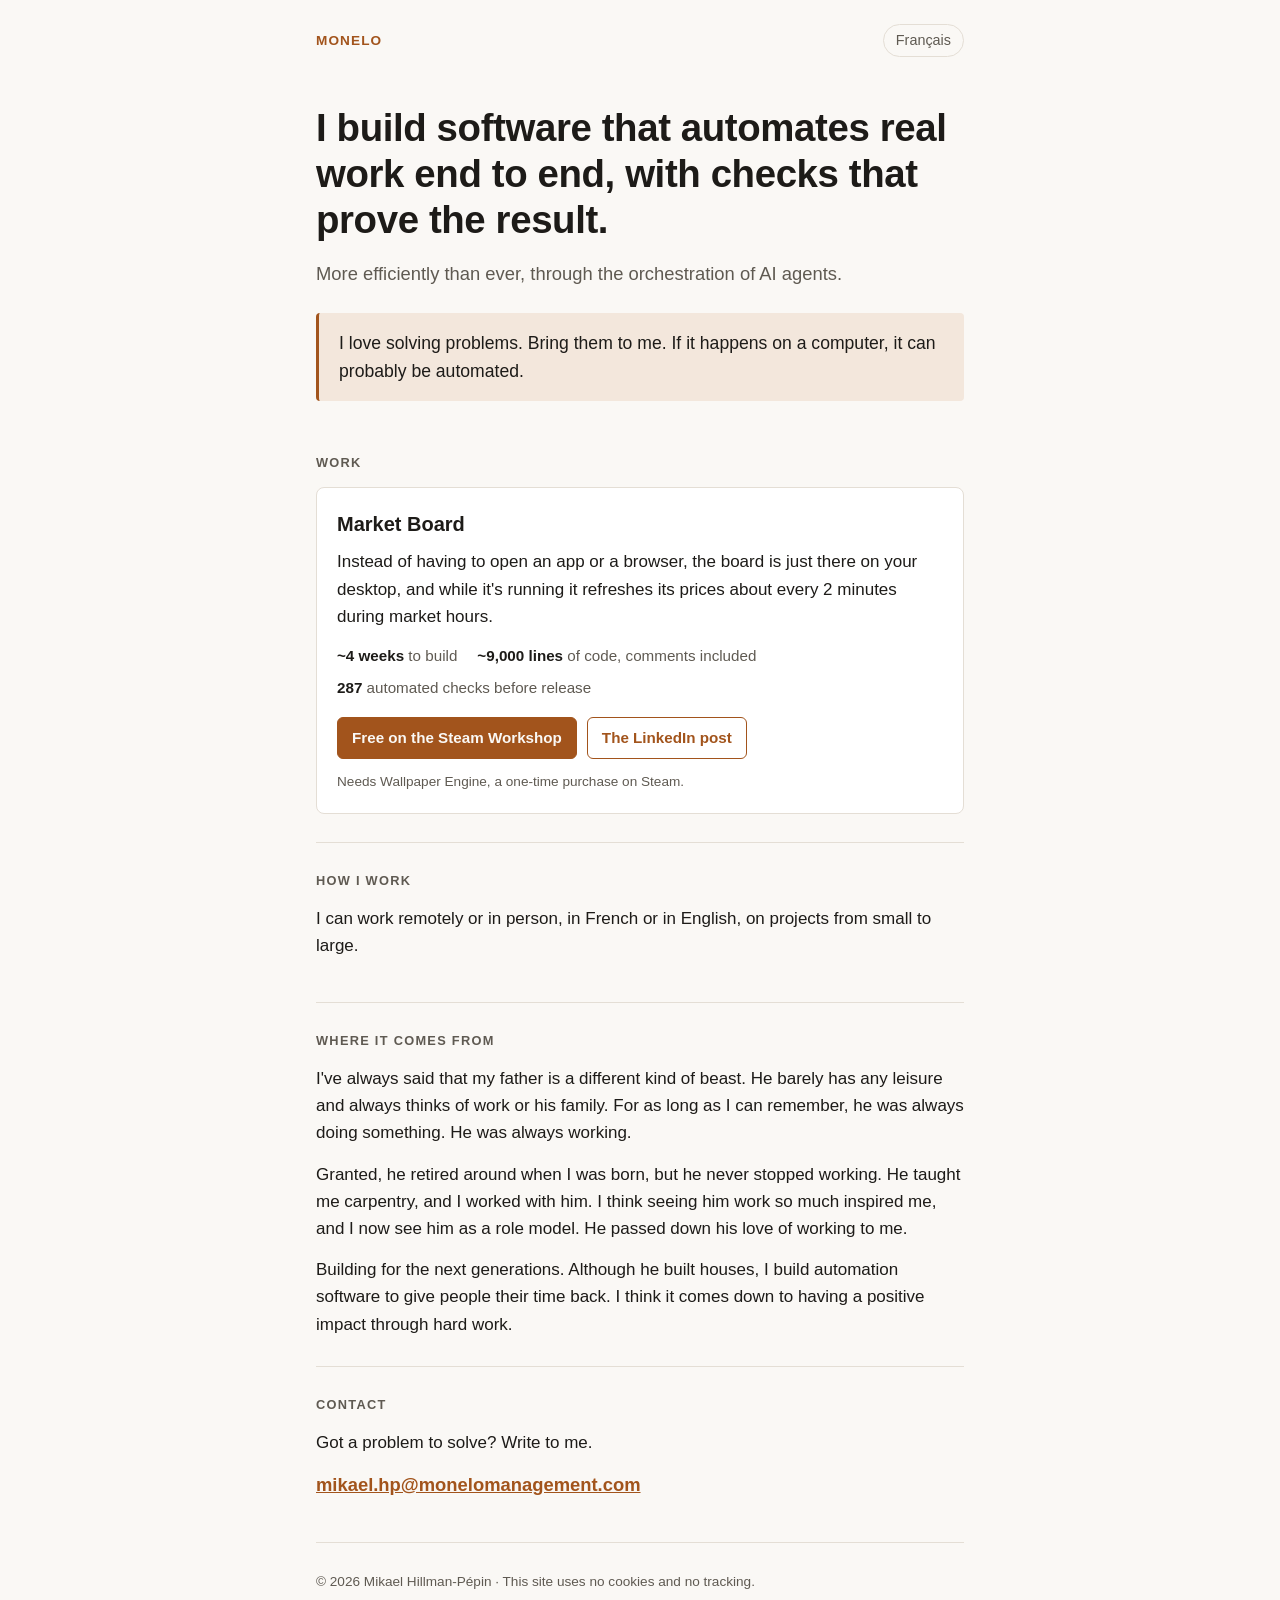
==== en/index.html @ 1233414b "Monelo front door v1 (French and English) Co-Authored-By: Claude Opus 5.5 <noreply@anthropic.com> Cl" ====
<!doctype html>
<html lang="en">
<head>
<meta charset="utf-8">
<meta name="viewport" content="width=device-width, initial-scale=1">
<title>Monelo · Mikael Hillman-Pépin</title>
<meta name="description" content="I build software that automates real work end to end, with checks that prove the result.">
<link rel="alternate" hreflang="fr-CA" href="/">
<link rel="alternate" hreflang="en" href="/en/">
<link rel="stylesheet" href="/style.css">
<link rel="icon" href="data:image/svg+xml,%3Csvg xmlns='http://www.w3.org/2000/svg' viewBox='0 0 32 32'%3E%3Crect width='32' height='32' rx='6' fill='%23a2541c'/%3E%3Ctext x='16' y='22' font-family='Arial' font-size='18' font-weight='700' fill='white' text-anchor='middle'%3EM%3C/text%3E%3C/svg%3E">
</head>
<body>
<div class="wrap">
  <header class="top">
    <a class="mark" href="/en/">Monelo</a>
    <a class="lang" href="/" hreflang="fr-CA" lang="fr-CA">Français</a>
  </header>

  <main>
    <div class="hero">
      <h1>I build software that automates real work end to end, with checks that prove the result.</h1>
      <p class="sub">More efficiently than ever, through the orchestration of AI agents.</p>
      <p class="pitch">I love solving problems. Bring them to me. If it happens on a computer, it can probably be automated.</p>
    </div>

    <section>
      <h2>Work</h2>
      <div class="card">
        <h3>Market Board</h3>
        <p>Instead of having to open an app or a browser, the board is just there on your desktop, and while it's running it refreshes its prices about every 2 minutes during market hours.</p>
        <ul class="facts">
          <li><strong>~4 weeks</strong> to build</li>
          <li><strong>~9,000 lines</strong> of code, comments included</li>
          <li><strong>287</strong> automated checks before release</li>
        </ul>
        <div class="links">
          <a class="button primary" href="https://steamcommunity.com/sharedfiles/filedetails/?id=3815397645">Free on the Steam Workshop</a>
          <a class="button" href="https://www.linkedin.com/feed/update/urn:li:activity:7514048655029387264/">The LinkedIn post</a>
        </div>
        <p class="note">Needs Wallpaper Engine, a one-time purchase on Steam.</p>
      </div>
    </section>

    <section>
      <h2>How I work</h2>
      <p>I can work remotely or in person, in French or in English, on projects from small to large.</p>
    </section>

    <section class="origin">
      <h2>Where it comes from</h2>
      <p>I've always said that my father is a different kind of beast. He barely has any leisure and always thinks of work or his family. For as long as I can remember, he was always doing something. He was always working.</p>
      <p>Granted, he retired around when I was born, but he never stopped working. He taught me carpentry, and I worked with him. I think seeing him work so much inspired me, and I now see him as a role model. He passed down his love of working to me.</p>
      <p>Building for the next generations. Although he built houses, I build automation software to give people their time back. I think it comes down to having a positive impact through hard work.</p>
    </section>

    <section class="contact">
      <h2>Contact</h2>
      <p>Got a problem to solve? Write to me.</p>
      <p><a class="mail" href="mailto:mikael.hp@monelomanagement.com">mikael.hp@monelomanagement.com</a></p>
    </section>
  </main>

  <footer>
    © 2026 Mikael Hillman-Pépin · This site uses no cookies and no tracking.
  </footer>
</div>
</body>
</html>
---- style.css ----
:root {
  --bg: #faf8f5;
  --surface: #ffffff;
  --text: #1d1b18;
  --muted: #5f5a52;
  --line: #e4ded5;
  --accent: #a2541c;
  --accent-soft: #f3e7dc;
  color-scheme: light dark;
}

@media (prefers-color-scheme: dark) {
  :root {
    --bg: #151412;
    --surface: #1d1b19;
    --text: #ece8e2;
    --muted: #a8a196;
    --line: #2f2c28;
    --accent: #e09a5f;
    --accent-soft: #2a2119;
  }
}

* { box-sizing: border-box; }

html { -webkit-text-size-adjust: 100%; }

body {
  margin: 0;
  background: var(--bg);
  color: var(--text);
  font: 17px/1.6 -apple-system, BlinkMacSystemFont, "Segoe UI", Roboto, "Helvetica Neue", Arial, sans-serif;
}

.wrap {
  max-width: 680px;
  margin: 0 auto;
  padding: 0 16px;
}

header.top {
  display: flex;
  justify-content: space-between;
  align-items: center;
  padding: 24px 0 8px;
}

.mark {
  font-weight: 700;
  letter-spacing: 0.08em;
  text-transform: uppercase;
  font-size: 0.85rem;
  color: var(--accent);
  text-decoration: none;
}

.lang {
  font-size: 0.9rem;
  color: var(--muted);
  text-decoration: none;
  border: 1px solid var(--line);
  border-radius: 999px;
  padding: 4px 12px;
}
.lang:hover, .lang:focus-visible { color: var(--text); border-color: var(--muted); }

.hero { padding: 40px 0 24px; }

h1 {
  font-size: clamp(1.7rem, 5vw, 2.4rem);
  line-height: 1.2;
  letter-spacing: -0.01em;
  margin: 0 0 16px;
}

.sub {
  font-size: 1.15rem;
  color: var(--muted);
  margin: 0 0 24px;
}

.pitch {
  font-size: 1.1rem;
  margin: 0;
  padding: 16px 20px;
  background: var(--accent-soft);
  border-left: 3px solid var(--accent);
  border-radius: 4px;
}

section { padding: 28px 0; border-top: 1px solid var(--line); }
section:first-of-type { border-top: 0; }

h2 {
  font-size: 0.8rem;
  letter-spacing: 0.1em;
  text-transform: uppercase;
  color: var(--muted);
  margin: 0 0 14px;
  font-weight: 600;
}

h3 { font-size: 1.25rem; margin: 0 0 8px; }

p { margin: 0 0 14px; }

.card {
  background: var(--surface);
  border: 1px solid var(--line);
  border-radius: 8px;
  padding: 20px;
}

.facts {
  display: flex;
  flex-wrap: wrap;
  gap: 8px 20px;
  margin: 4px 0 16px;
  padding: 0;
  list-style: none;
  font-size: 0.95rem;
  color: var(--muted);
}
.facts strong { color: var(--text); }

.links { display: flex; flex-wrap: wrap; gap: 10px; }

.note { margin: 12px 0 0; font-size: 0.85rem; color: var(--muted); }

a { color: var(--accent); }

.button {
  display: inline-block;
  text-decoration: none;
  font-weight: 600;
  font-size: 0.95rem;
  padding: 8px 14px;
  border-radius: 6px;
  border: 1px solid var(--accent);
}
.button.primary { background: var(--accent); color: var(--bg); }

.origin p { color: var(--text); }
.origin p:last-child { margin-bottom: 0; }

.contact a.mail { font-size: 1.15rem; font-weight: 600; word-break: break-all; }

footer {
  padding: 28px 0 40px;
  border-top: 1px solid var(--line);
  font-size: 0.85rem;
  color: var(--muted);
}
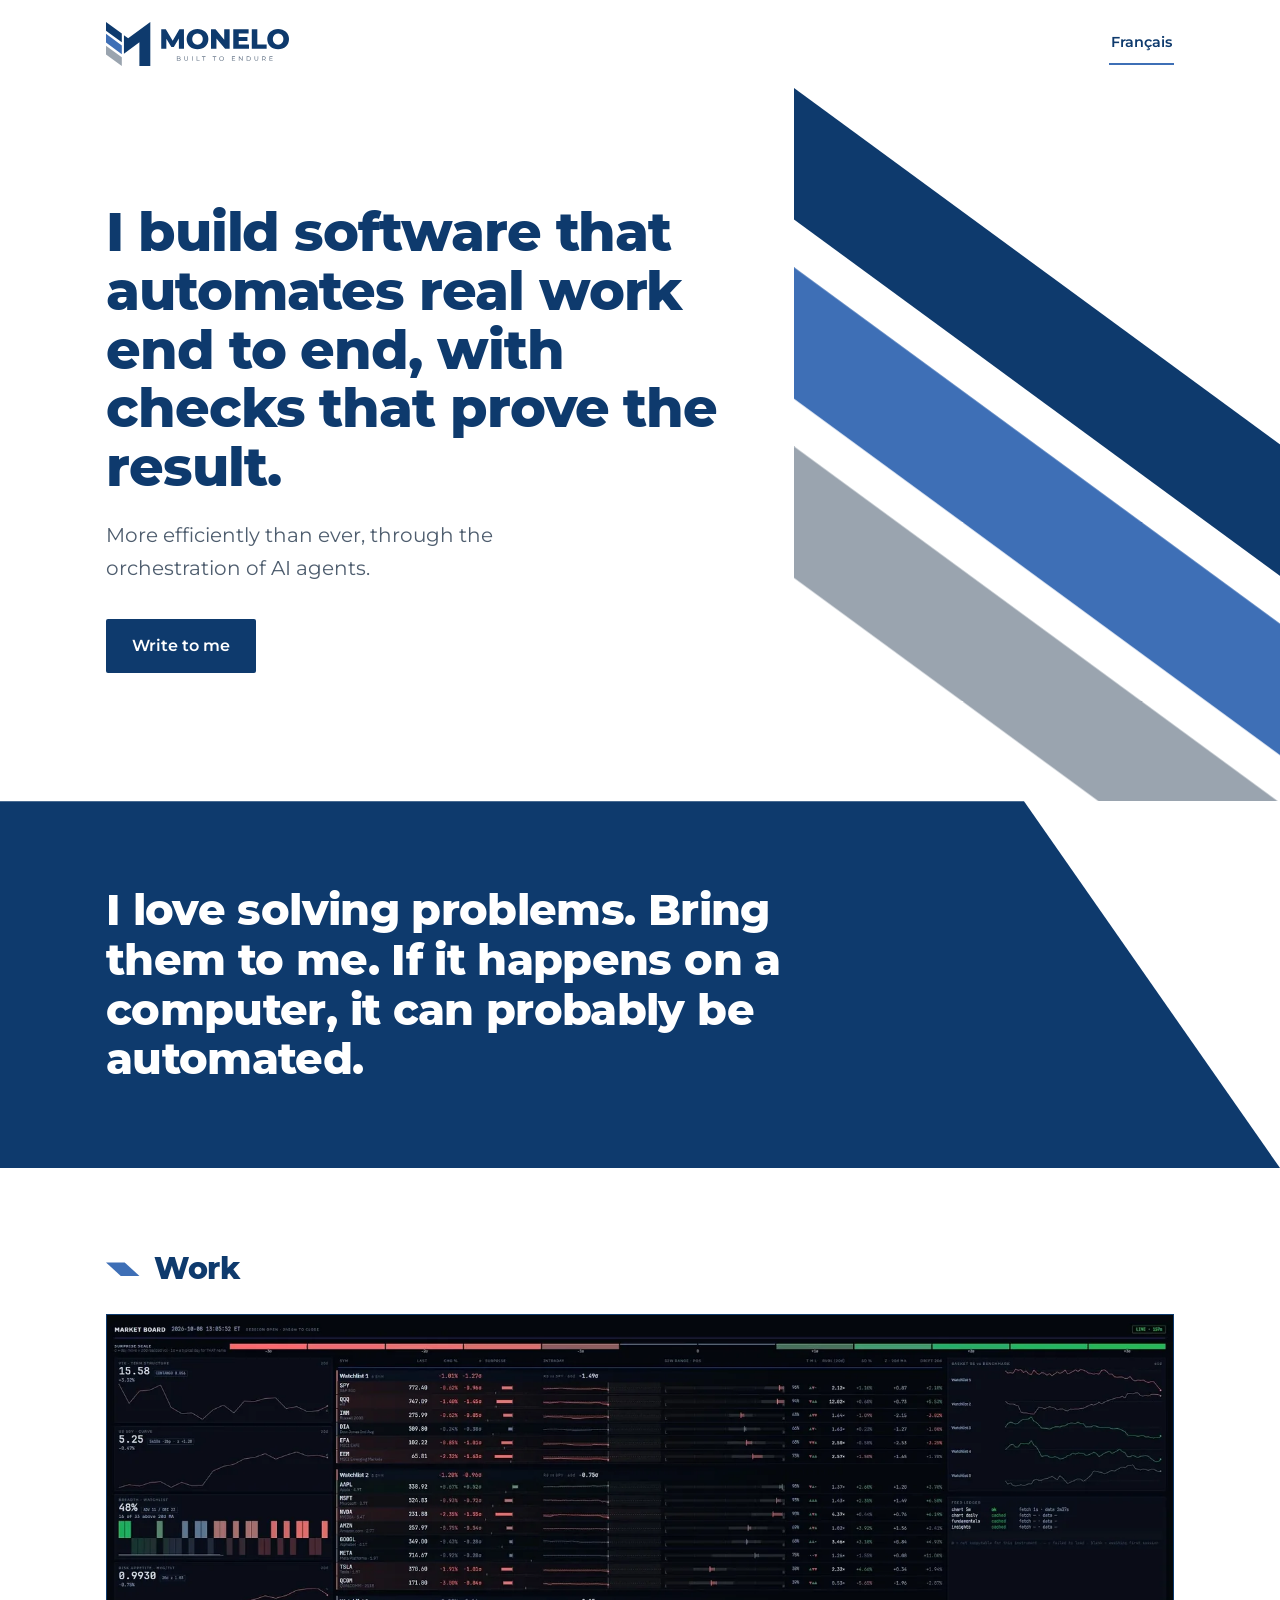
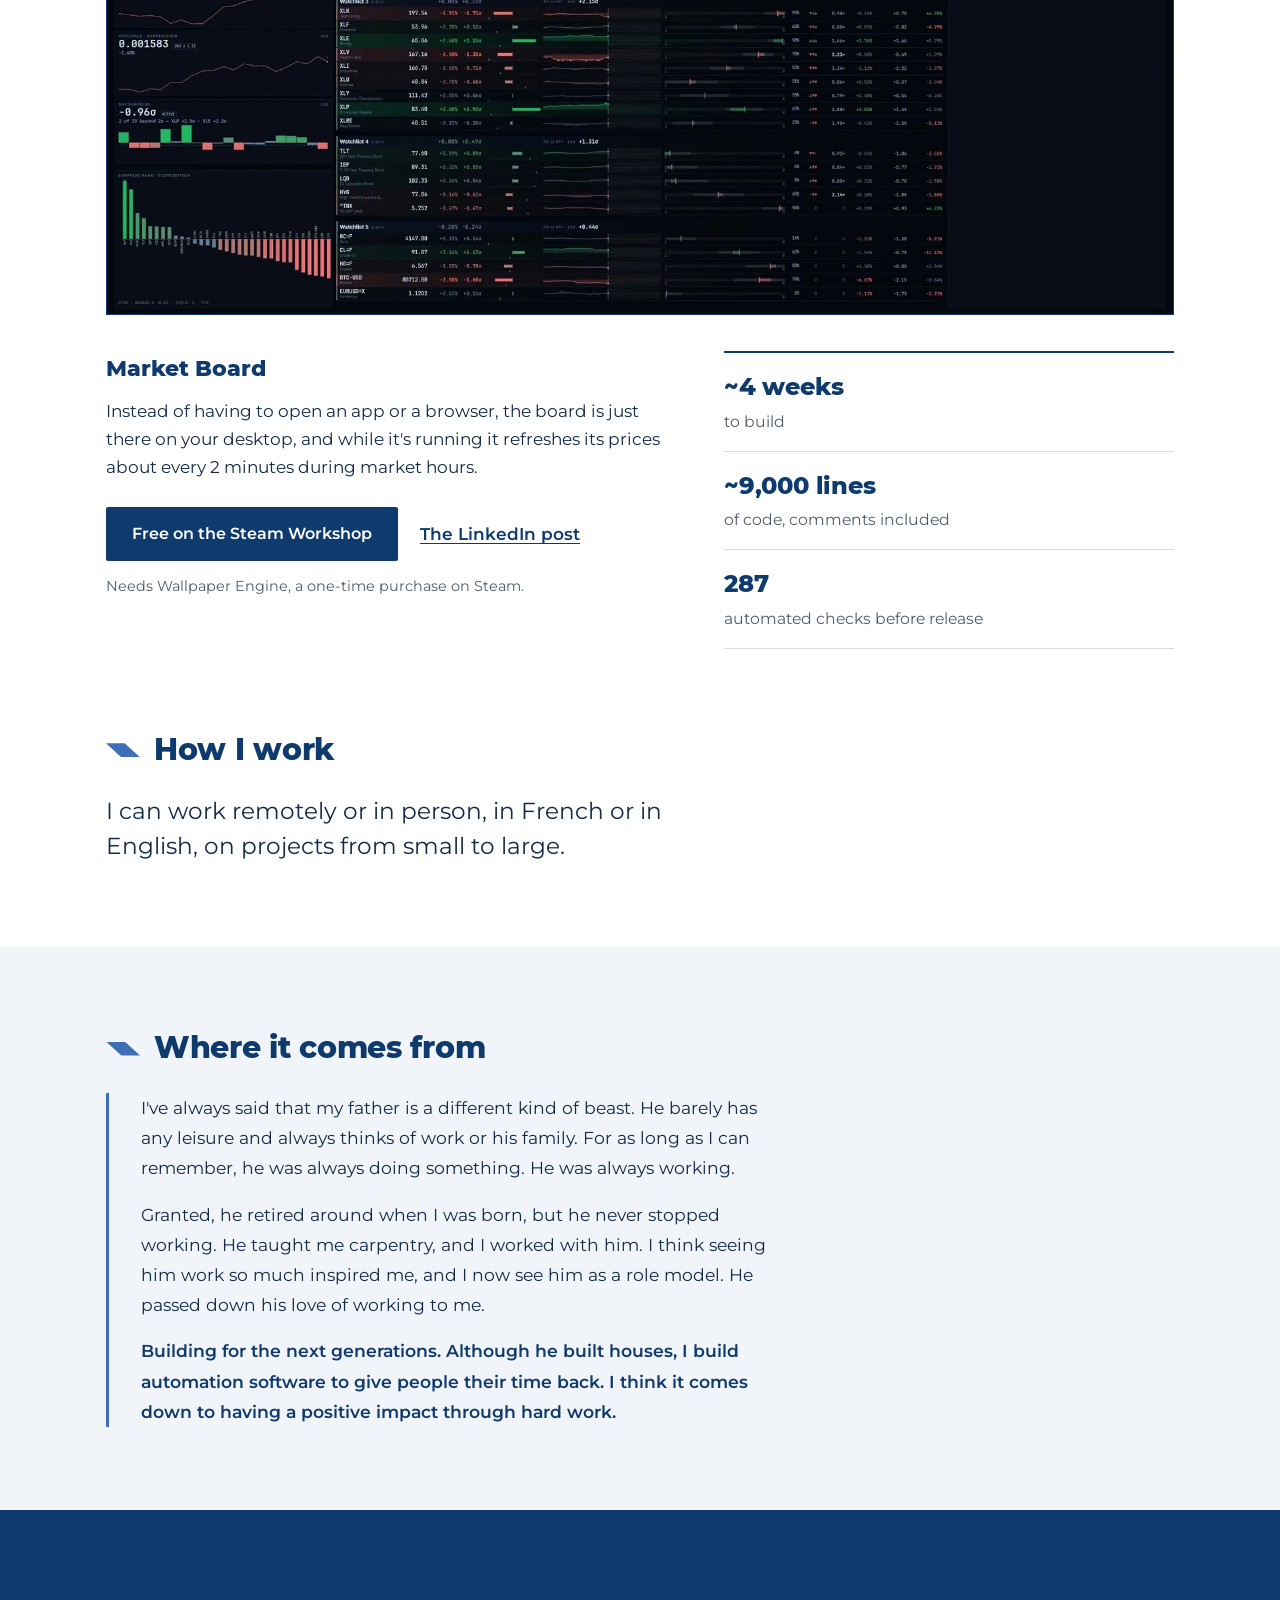
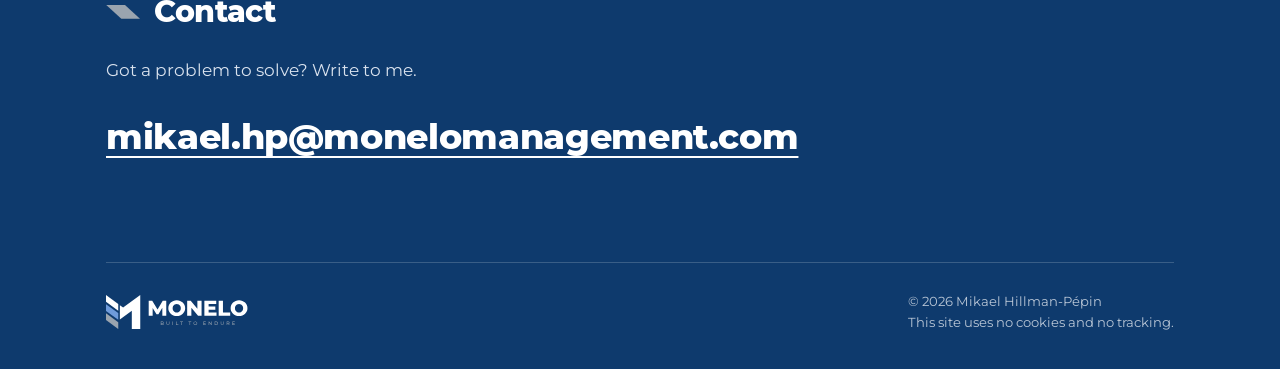
==== commit 3968abff: "Monelo front door v2: the Monelo brand (French and English) Co-Authored-By: Claude Opus 5.5 <noreply" ====
--- a/en/index.html
+++ b/en/index.html
@@ -5,65 +5,101 @@
 <meta name="viewport" content="width=device-width, initial-scale=1">
 <title>Monelo · Mikael Hillman-Pépin</title>
 <meta name="description" content="I build software that automates real work end to end, with checks that prove the result.">
-<link rel="alternate" hreflang="fr-CA" href="/">
-<link rel="alternate" hreflang="en" href="/en/">
+<link rel="alternate" hreflang="fr-CA" href="https://monelomanagement.com/">
+<link rel="alternate" hreflang="en" href="https://monelomanagement.com/en/">
+<link rel="preload" href="/assets/fonts/montserrat-latin-800-normal.woff2" as="font" type="font/woff2" crossorigin>
 <link rel="stylesheet" href="/style.css">
-<link rel="icon" href="data:image/svg+xml,%3Csvg xmlns='http://www.w3.org/2000/svg' viewBox='0 0 32 32'%3E%3Crect width='32' height='32' rx='6' fill='%23a2541c'/%3E%3Ctext x='16' y='22' font-family='Arial' font-size='18' font-weight='700' fill='white' text-anchor='middle'%3EM%3C/text%3E%3C/svg%3E">
+<link rel="icon" href="/assets/logo/monelo-app-icon.svg" type="image/svg+xml">
 </head>
 <body>
-<div class="wrap">
-  <header class="top">
-    <a class="mark" href="/en/">Monelo</a>
+<header class="site-header">
+  <div class="wrap">
+    <a class="logo" href="/en/"><img src="/assets/logo/monelo-lockup-horizontal.svg" alt="Monelo, built to endure" width="230" height="44"></a>
     <a class="lang" href="/" hreflang="fr-CA" lang="fr-CA">Français</a>
-  </header>
+  </div>
+</header>
 
-  <main>
-    <div class="hero">
-      <h1>I build software that automates real work end to end, with checks that prove the result.</h1>
-      <p class="sub">More efficiently than ever, through the orchestration of AI agents.</p>
-      <p class="pitch">I love solving problems. Bring them to me. If it happens on a computer, it can probably be automated.</p>
+<main>
+  <div class="hero">
+    <svg class="hero-art" viewBox="0 0 600 850" preserveAspectRatio="xMinYMin slice" aria-hidden="true" focusable="false">
+      <path class="s s1" d="M0,0 L600,440 L600,550 L0,110 Z" fill="#0E3A6D"/>
+      <path class="s s2" d="M0,150 L600,590 L600,700 L0,260 Z" fill="#3E6FB6"/>
+      <path class="s s3" d="M0,300 L600,740 L600,850 L0,410 Z" fill="#9AA4AF"/>
+    </svg>
+    <div class="wrap">
+      <div class="hero-copy">
+        <h1>I build software that automates real work end to end, with checks that prove the result.</h1>
+        <p class="sub">More efficiently than ever, through the orchestration of AI agents.</p>
+        <div class="actions">
+          <a class="button" href="mailto:mikael.hp@monelomanagement.com">Write to me</a>
+        </div>
+      </div>
     </div>
+  </div>
 
-    <section>
-      <h2>Work</h2>
-      <div class="card">
-        <h3>Market Board</h3>
-        <p>Instead of having to open an app or a browser, the board is just there on your desktop, and while it's running it refreshes its prices about every 2 minutes during market hours.</p>
+  <div class="band">
+    <div class="wrap">
+      <p>I love solving problems. Bring them to me. If it happens on a computer, it can probably be automated.</p>
+    </div>
+  </div>
+
+  <section class="work" aria-labelledby="work-h">
+    <div class="wrap">
+      <h2 id="work-h">Work</h2>
+      <figure class="plate">
+        <img src="/assets/img/market-board.webp" srcset="/assets/img/market-board-960.webp 960w, /assets/img/market-board.webp 1600w" sizes="(min-width: 1180px) 1068px, 92vw" width="1600" height="900" alt="Market Board live: watchlists, charts and market indicators" loading="lazy">
+      </figure>
+      <div class="work-grid">
+        <div>
+          <h3>Market Board</h3>
+          <p>Instead of having to open an app or a browser, the board is just there on your desktop, and while it's running it refreshes its prices about every 2 minutes during market hours.</p>
+          <div class="links">
+            <a class="button" href="https://steamcommunity.com/sharedfiles/filedetails/?id=3815397645">Free on the Steam Workshop</a>
+            <a href="https://www.linkedin.com/feed/update/urn:li:activity:7514048655029387264/">The LinkedIn post</a>
+          </div>
+          <p class="note">Needs Wallpaper Engine, a one-time purchase on Steam.</p>
+        </div>
         <ul class="facts">
-          <li><strong>~4 weeks</strong> to build</li>
-          <li><strong>~9,000 lines</strong> of code, comments included</li>
-          <li><strong>287</strong> automated checks before release</li>
+          <li><span class="n">~4 weeks</span><span class="l">to build</span></li>
+          <li><span class="n">~9,000 lines</span><span class="l">of code, comments included</span></li>
+          <li><span class="n">287</span><span class="l">automated checks before release</span></li>
         </ul>
-        <div class="links">
-          <a class="button primary" href="https://steamcommunity.com/sharedfiles/filedetails/?id=3815397645">Free on the Steam Workshop</a>
-          <a class="button" href="https://www.linkedin.com/feed/update/urn:li:activity:7514048655029387264/">The LinkedIn post</a>
+      </div>
+    </div>
+  </section>
+
+  <section class="how" aria-labelledby="how-h">
+    <div class="wrap">
+      <h2 id="how-h">How I work</h2>
+      <p>I can work remotely or in person, in French or in English, on projects from small to large.</p>
+    </div>
+  </section>
+
+  <section class="origin" aria-labelledby="origin-h">
+    <div class="wrap">
+      <h2 id="origin-h">Where it comes from</h2>
+      <div class="origin-text">
+        <p>I've always said that my father is a different kind of beast. He barely has any leisure and always thinks of work or his family. For as long as I can remember, he was always doing something. He was always working.</p>
+        <p>Granted, he retired around when I was born, but he never stopped working. He taught me carpentry, and I worked with him. I think seeing him work so much inspired me, and I now see him as a role model. He passed down his love of working to me.</p>
+        <p>Building for the next generations. Although he built houses, I build automation software to give people their time back. I think it comes down to having a positive impact through hard work.</p>
+      </div>
+    </div>
+  </section>
+
+  <section class="contact" aria-labelledby="contact-h">
+    <div class="wrap">
+      <h2 id="contact-h">Contact</h2>
+      <p>Got a problem to solve? Write to me.</p>
+      <a class="mail-big" href="mailto:mikael.hp@monelomanagement.com">mikael.hp@monelomanagement.com</a>
+      <footer class="site-footer">
+        <img src="/assets/logo/monelo-lockup-horizontal-reverse.svg" alt="Monelo, built to endure" width="178" height="34">
+        <div>
+          <small>© 2026 Mikael Hillman-Pépin</small>
+          <small>This site uses no cookies and no tracking.</small>
         </div>
-        <p class="note">Needs Wallpaper Engine, a one-time purchase on Steam.</p>
-      </div>
-    </section>
-
-    <section>
-      <h2>How I work</h2>
-      <p>I can work remotely or in person, in French or in English, on projects from small to large.</p>
-    </section>
-
-    <section class="origin">
-      <h2>Where it comes from</h2>
-      <p>I've always said that my father is a different kind of beast. He barely has any leisure and always thinks of work or his family. For as long as I can remember, he was always doing something. He was always working.</p>
-      <p>Granted, he retired around when I was born, but he never stopped working. He taught me carpentry, and I worked with him. I think seeing him work so much inspired me, and I now see him as a role model. He passed down his love of working to me.</p>
-      <p>Building for the next generations. Although he built houses, I build automation software to give people their time back. I think it comes down to having a positive impact through hard work.</p>
-    </section>
-
-    <section class="contact">
-      <h2>Contact</h2>
-      <p>Got a problem to solve? Write to me.</p>
-      <p><a class="mail" href="mailto:mikael.hp@monelomanagement.com">mikael.hp@monelomanagement.com</a></p>
-    </section>
-  </main>
-
-  <footer>
-    © 2026 Mikael Hillman-Pépin · This site uses no cookies and no tracking.
-  </footer>
-</div>
+      </footer>
+    </div>
+  </section>
+</main>
 </body>
 </html>
--- a/style.css
+++ b/style.css
@@ -1,153 +1,156 @@
+/* Monelo — monelomanagement.com
+   Brand: Monelo Blue #0E3A6D, Heritage Blue #3E6FB6, Steel Gray #9AA4AF, White #FFFFFF; Montserrat.
+   The one device: the emblem's stripe angle (22 over 30), used in the hero art and the navy band. */
+
+@font-face { font-family: "Montserrat"; font-style: normal; font-weight: 400; font-display: swap;
+  src: url("/assets/fonts/montserrat-latin-400-normal.woff2") format("woff2"); }
+@font-face { font-family: "Montserrat"; font-style: normal; font-weight: 600; font-display: swap;
+  src: url("/assets/fonts/montserrat-latin-600-normal.woff2") format("woff2"); }
+@font-face { font-family: "Montserrat"; font-style: normal; font-weight: 800; font-display: swap;
+  src: url("/assets/fonts/montserrat-latin-800-normal.woff2") format("woff2"); }
+
 :root {
-  --bg: #faf8f5;
-  --surface: #ffffff;
-  --text: #1d1b18;
-  --muted: #5f5a52;
-  --line: #e4ded5;
-  --accent: #a2541c;
-  --accent-soft: #f3e7dc;
-  color-scheme: light dark;
-}
-
-@media (prefers-color-scheme: dark) {
-  :root {
-    --bg: #151412;
-    --surface: #1d1b19;
-    --text: #ece8e2;
-    --muted: #a8a196;
-    --line: #2f2c28;
-    --accent: #e09a5f;
-    --accent-soft: #2a2119;
-  }
+  --navy: #0E3A6D;
+  --heritage: #3E6FB6;
+  --steel: #9AA4AF;
+  --white: #FFFFFF;
+  --ink: #142B47;        /* body text: Monelo Blue taken darker for long reading */
+  --slate: #4E5D6E;      /* secondary text on white (AA contrast) */
+  --mist: #F1F4F8;       /* steel at low strength, for the quiet band */
+  --rule: #D5DCE4;
+  --measure: 62ch;
+  --gutter: clamp(16px, 5vw, 56px);
+  color-scheme: light;
 }
 
 * { box-sizing: border-box; }
-
 html { -webkit-text-size-adjust: 100%; }
-
 body {
   margin: 0;
-  background: var(--bg);
-  color: var(--text);
-  font: 17px/1.6 -apple-system, BlinkMacSystemFont, "Segoe UI", Roboto, "Helvetica Neue", Arial, sans-serif;
+  background: var(--white);
+  color: var(--ink);
+  font-family: "Montserrat", system-ui, sans-serif;
+  font-size: 1.0625rem;
+  line-height: 1.65;
+  font-weight: 400;
+}
+img, svg { display: block; max-width: 100%; }
+a { color: var(--navy); text-underline-offset: 0.2em; text-decoration-thickness: 1px; }
+a:focus-visible, .button:focus-visible { outline: 3px solid var(--heritage); outline-offset: 3px; }
+
+.wrap { width: 100%; max-width: 1180px; margin: 0 auto; padding: 0 var(--gutter); }
+
+/* Header */
+.site-header .wrap { display: flex; align-items: center; justify-content: space-between; padding-top: 22px; padding-bottom: 22px; }
+.site-header .logo img { height: 44px; width: auto; }
+.lang { font-weight: 600; font-size: 0.9rem; color: var(--navy); text-decoration: none; padding: 8px 2px; border-bottom: 2px solid var(--heritage); }
+.lang:hover { color: var(--heritage); }
+
+/* Hero */
+.hero { position: relative; overflow: hidden; }
+.hero .wrap { position: relative; z-index: 1; padding-top: clamp(40px, 9vw, 120px); padding-bottom: clamp(56px, 10vw, 140px); }
+.hero-copy { max-width: 40rem; }
+@media (max-width: 1199px) { .hero-copy { max-width: 31rem; } }
+h1 {
+  font-weight: 800;
+  font-size: clamp(2rem, 4.6vw, 3.4rem);
+  line-height: 1.08;
+  letter-spacing: -0.02em;
+  color: var(--navy);
+  margin: 0 0 22px;
+}
+.sub { font-size: clamp(1.05rem, 2vw, 1.25rem); color: var(--slate); margin: 0 0 34px; max-width: 30rem; }
+.actions { display: flex; flex-wrap: wrap; align-items: center; gap: 14px 22px; }
+.button {
+  display: inline-block; text-decoration: none; font-weight: 600; font-size: 1rem;
+  padding: 14px 26px; background: var(--navy); color: var(--white); border-radius: 2px;
+}
+.button:hover { background: var(--heritage); }
+.actions .mail { font-weight: 600; font-size: 0.98rem; }
+
+/* Hero art: the emblem's three stripes, oversized, leaving the page to the right */
+.hero-art {
+  position: absolute; z-index: 0; top: 0; right: calc(-1 * clamp(160px, 18vw, 260px));
+  width: clamp(420px, 56vw, 760px); height: auto; pointer-events: none;
+}
+.hero-art .s { transform-box: fill-box; }
+@media (prefers-reduced-motion: no-preference) {
+  .hero-art .s { animation: slide-in 900ms cubic-bezier(.2,.7,.2,1) both; }
+  .hero-art .s2 { animation-delay: 110ms; }
+  .hero-art .s3 { animation-delay: 220ms; }
+  @keyframes slide-in { from { transform: translate(18%, 13.2%); opacity: 0; } to { transform: none; opacity: 1; } }
 }
 
-.wrap {
-  max-width: 680px;
-  margin: 0 auto;
-  padding: 0 16px;
+/* Navy band, its right edge cut at the stripe angle */
+.band {
+  background: var(--navy); color: var(--white);
+  --run: clamp(70px, 20vw, 300px);
+  clip-path: polygon(0 0, calc(100% - var(--run)) 0, 100% 100%, 0 100%);
+}
+.band .wrap { padding-top: clamp(44px, 7vw, 84px); padding-bottom: clamp(44px, 7vw, 84px); padding-right: calc(var(--gutter) + var(--run)); }
+.band p {
+  margin: 0; max-width: 24ch; font-weight: 800; letter-spacing: -0.015em;
+  font-size: clamp(1.6rem, 4.2vw, 2.7rem); line-height: 1.15;
 }
 
-header.top {
-  display: flex;
-  justify-content: space-between;
-  align-items: center;
-  padding: 24px 0 8px;
+/* Sections */
+section { padding: clamp(48px, 6.5vw, 88px) 0; }
+.how { padding-top: 0; }
+h2 {
+  display: flex; align-items: center; gap: 14px;
+  font-weight: 800; font-size: clamp(1.45rem, 3vw, 1.9rem); letter-spacing: -0.01em; line-height: 1.2;
+  color: var(--navy); margin: 0 0 26px;
 }
+h2::before {
+  content: ""; flex: none; width: 34px; height: 14px; background: var(--heritage);
+  clip-path: polygon(0 0, 55% 0, 100% 100%, 45% 100%);
+}
+p { margin: 0 0 16px; max-width: var(--measure); }
 
-.mark {
-  font-weight: 700;
-  letter-spacing: 0.08em;
-  text-transform: uppercase;
-  font-size: 0.85rem;
-  color: var(--accent);
-  text-decoration: none;
+/* Work: Market Board */
+.plate { margin: 0 0 36px; border: 1px solid var(--navy); background: #0b0e14; }
+.plate img { width: 100%; height: auto; }
+.work-grid { display: grid; gap: 28px 56px; }
+@media (min-width: 860px) { .work-grid { grid-template-columns: minmax(0, 1.25fr) minmax(0, 1fr); align-items: start; } }
+h3 { font-weight: 800; font-size: 1.35rem; color: var(--navy); margin: 0 0 10px; }
+.facts { list-style: none; margin: 0; padding: 0; border-top: 2px solid var(--navy); }
+.facts li { display: flex; flex-direction: column; gap: 2px; padding: 14px 0 16px; border-bottom: 1px solid var(--rule); }
+.facts .n { font-weight: 800; font-size: 1.5rem; color: var(--navy); letter-spacing: -0.01em; white-space: nowrap; }
+.facts .l { color: var(--slate); font-size: 0.98rem; }
+.links { display: flex; flex-wrap: wrap; gap: 12px 22px; align-items: center; margin-top: 26px; }
+.links a:not(.button) { font-weight: 600; }
+.note { margin-top: 14px; font-size: 0.9rem; color: var(--slate); }
+
+/* How I work */
+.how p { font-size: clamp(1.15rem, 2.4vw, 1.45rem); line-height: 1.5; color: var(--ink); max-width: 40ch; margin: 0; }
+
+/* Origin */
+.origin { background: var(--mist); }
+.origin-text { max-width: 60ch; border-left: 3px solid var(--heritage); padding-left: clamp(18px, 3vw, 32px); }
+.origin-text p { font-size: 1.08rem; line-height: 1.75; }
+.origin-text p:last-child { margin-bottom: 0; font-weight: 600; color: var(--navy); }
+
+/* Contact + footer */
+.contact { background: var(--navy); color: var(--white); padding-bottom: 0; }
+.contact h2 { color: var(--white); }
+.contact h2::before { background: var(--steel); }
+.contact p { color: #D9E2EE; }
+.contact .mail-big {
+  display: inline-block; margin-top: 8px; color: var(--white); font-weight: 800; letter-spacing: -0.01em;
+  font-size: clamp(1.25rem, 4.2vw, 2.2rem); word-break: break-word; text-decoration-thickness: 2px;
 }
+.contact .mail-big:hover { color: #C9D8EE; }
+.site-footer { margin-top: clamp(56px, 8vw, 96px); padding: 28px 0 36px; border-top: 1px solid rgba(255,255,255,.18);
+  display: flex; flex-wrap: wrap; gap: 18px 40px; align-items: center; justify-content: space-between; }
+.site-footer img { height: 34px; width: auto; }
+.site-footer small { display: block; font-size: 0.82rem; color: #B9C6D6; line-height: 1.6; }
 
-.lang {
-  font-size: 0.9rem;
-  color: var(--muted);
-  text-decoration: none;
-  border: 1px solid var(--line);
-  border-radius: 999px;
-  padding: 4px 12px;
+@media (min-width: 641px) and (max-width: 1199px) {
+  .hero-art { right: calc(-1 * clamp(260px, 30vw, 340px)); }
 }
-.lang:hover, .lang:focus-visible { color: var(--text); border-color: var(--muted); }
-
-.hero { padding: 40px 0 24px; }
-
-h1 {
-  font-size: clamp(1.7rem, 5vw, 2.4rem);
-  line-height: 1.2;
-  letter-spacing: -0.01em;
-  margin: 0 0 16px;
+@media (max-width: 640px) {
+  .site-header .logo img { height: 36px; }
+  .hero { display: flex; flex-direction: column; }
+  .hero .wrap { order: 1; padding-bottom: 28px; }
+  .hero-art { order: 2; position: static; width: 84%; max-width: none; height: 232px; margin: 6px 0 0 20%; }
 }
-
-.sub {
-  font-size: 1.15rem;
-  color: var(--muted);
-  margin: 0 0 24px;
-}
-
-.pitch {
-  font-size: 1.1rem;
-  margin: 0;
-  padding: 16px 20px;
-  background: var(--accent-soft);
-  border-left: 3px solid var(--accent);
-  border-radius: 4px;
-}
-
-section { padding: 28px 0; border-top: 1px solid var(--line); }
-section:first-of-type { border-top: 0; }
-
-h2 {
-  font-size: 0.8rem;
-  letter-spacing: 0.1em;
-  text-transform: uppercase;
-  color: var(--muted);
-  margin: 0 0 14px;
-  font-weight: 600;
-}
-
-h3 { font-size: 1.25rem; margin: 0 0 8px; }
-
-p { margin: 0 0 14px; }
-
-.card {
-  background: var(--surface);
-  border: 1px solid var(--line);
-  border-radius: 8px;
-  padding: 20px;
-}
-
-.facts {
-  display: flex;
-  flex-wrap: wrap;
-  gap: 8px 20px;
-  margin: 4px 0 16px;
-  padding: 0;
-  list-style: none;
-  font-size: 0.95rem;
-  color: var(--muted);
-}
-.facts strong { color: var(--text); }
-
-.links { display: flex; flex-wrap: wrap; gap: 10px; }
-
-.note { margin: 12px 0 0; font-size: 0.85rem; color: var(--muted); }
-
-a { color: var(--accent); }
-
-.button {
-  display: inline-block;
-  text-decoration: none;
-  font-weight: 600;
-  font-size: 0.95rem;
-  padding: 8px 14px;
-  border-radius: 6px;
-  border: 1px solid var(--accent);
-}
-.button.primary { background: var(--accent); color: var(--bg); }
-
-.origin p { color: var(--text); }
-.origin p:last-child { margin-bottom: 0; }
-
-.contact a.mail { font-size: 1.15rem; font-weight: 600; word-break: break-all; }
-
-footer {
-  padding: 28px 0 40px;
-  border-top: 1px solid var(--line);
-  font-size: 0.85rem;
-  color: var(--muted);
-}
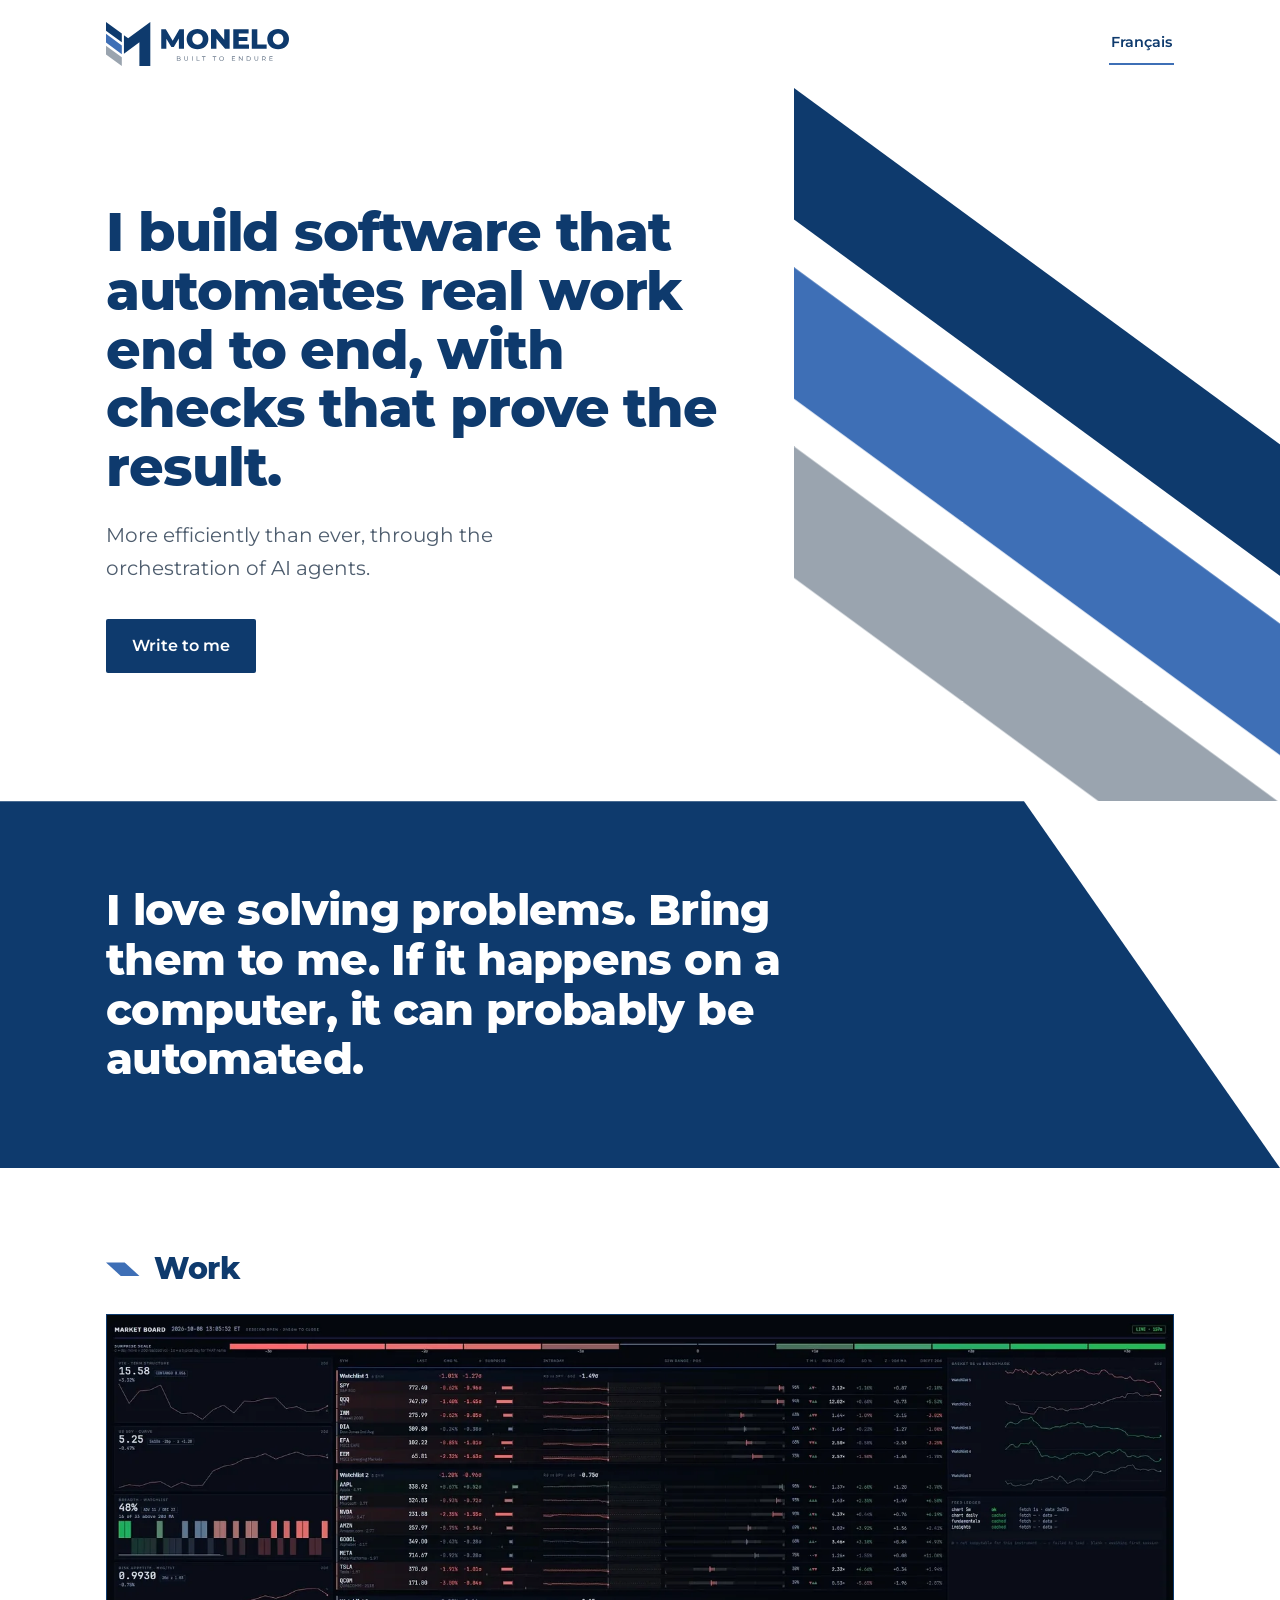
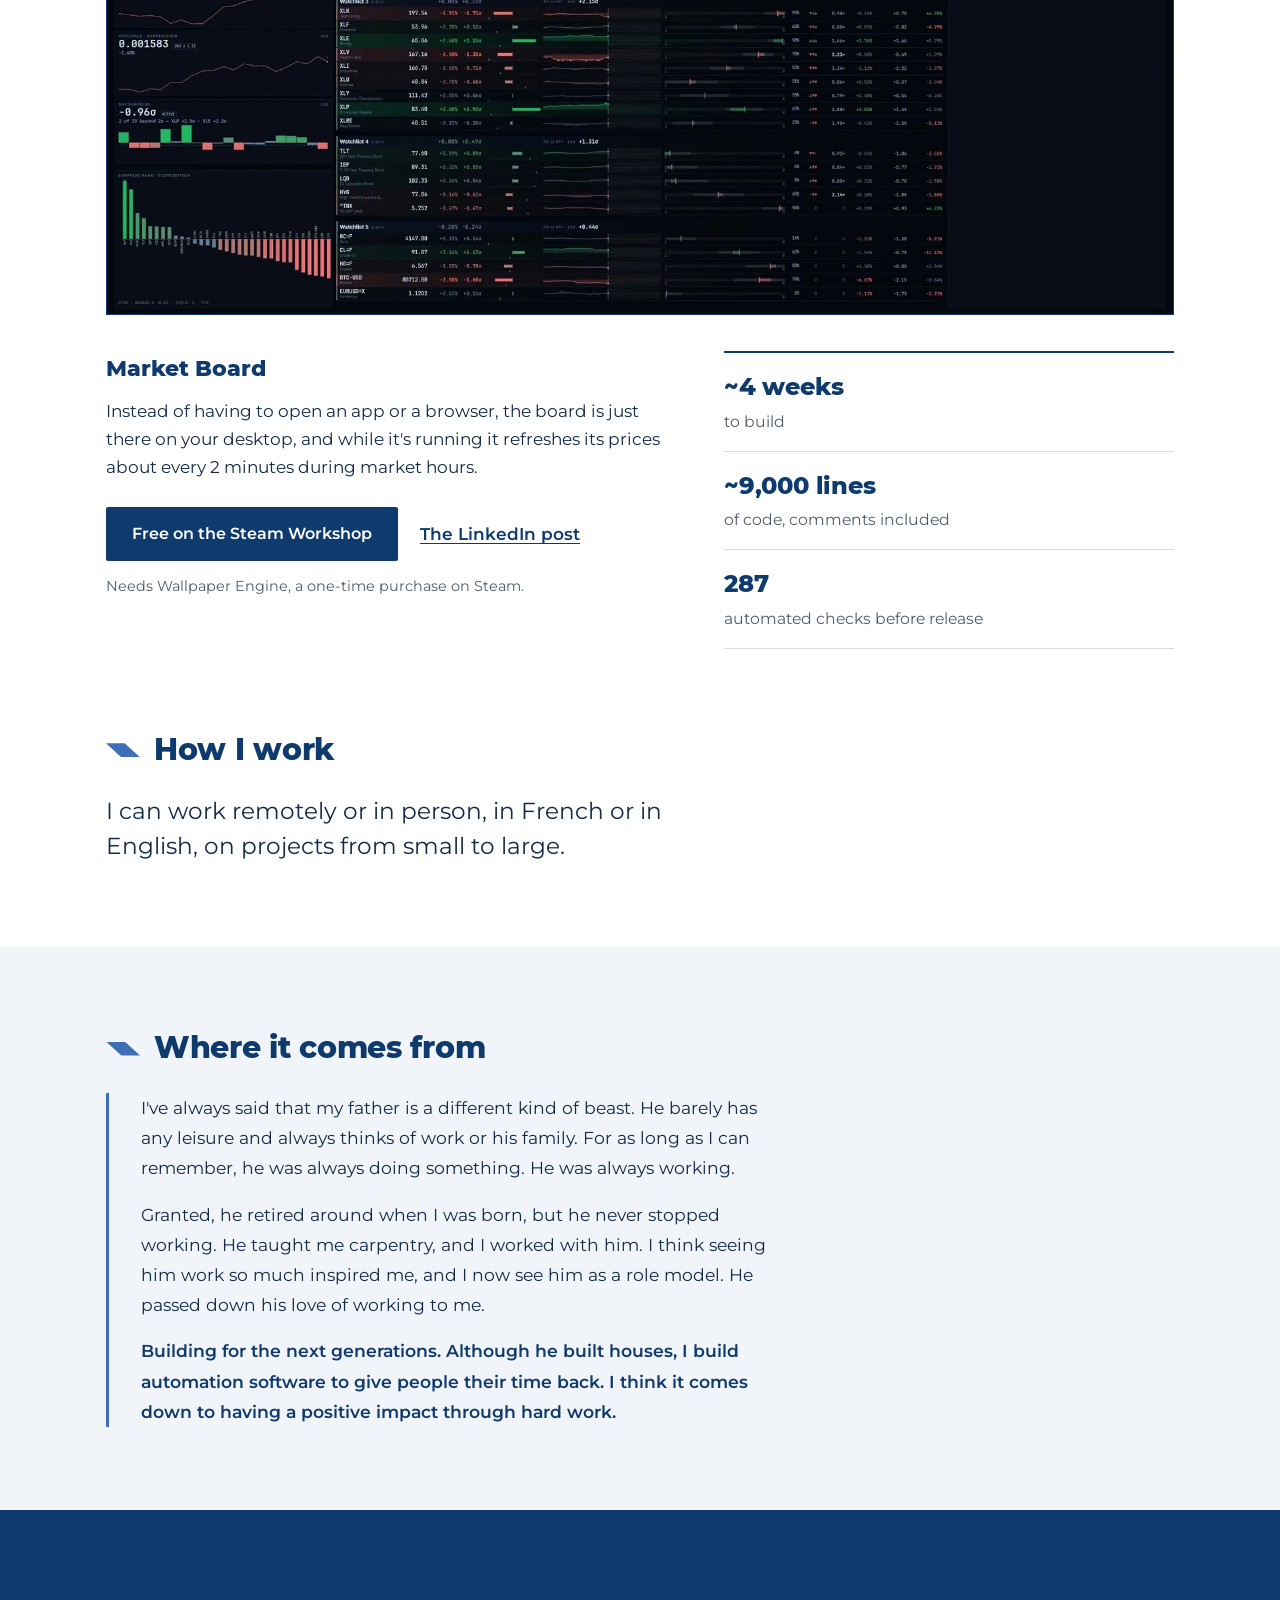
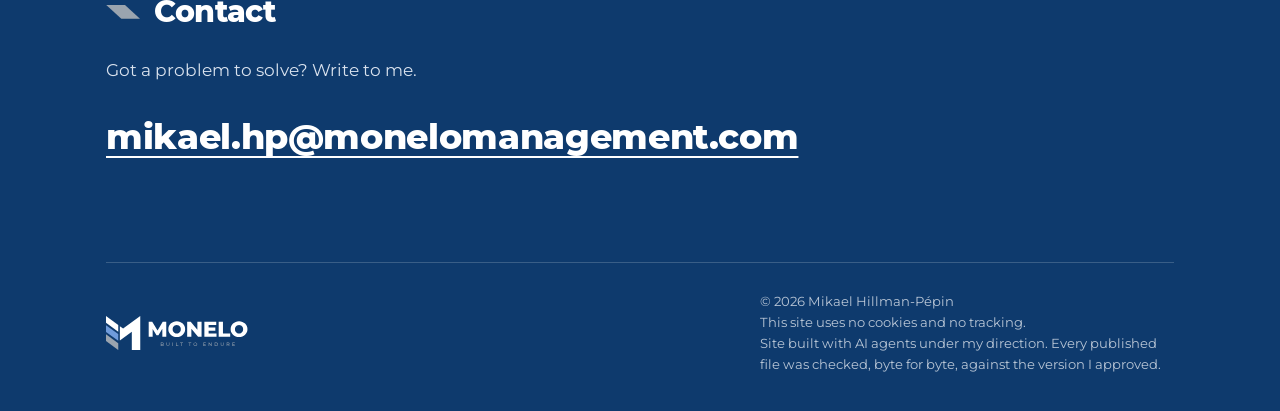
==== commit 58a51491: "Footer: how this site is built and checked Co-Authored-By: Claude Opus 5.5 <noreply@anthropic.com> C" ====
--- a/en/index.html
+++ b/en/index.html
@@ -96,6 +96,7 @@
         <div>
           <small>© 2026 Mikael Hillman-Pépin</small>
           <small>This site uses no cookies and no tracking.</small>
+          <small>Site built with AI agents under my direction. Every published file was checked, byte for byte, against the version I approved.</small>
         </div>
       </footer>
     </div>
--- a/style.css
+++ b/style.css
@@ -143,7 +143,7 @@
 .site-footer { margin-top: clamp(56px, 8vw, 96px); padding: 28px 0 36px; border-top: 1px solid rgba(255,255,255,.18);
   display: flex; flex-wrap: wrap; gap: 18px 40px; align-items: center; justify-content: space-between; }
 .site-footer img { height: 34px; width: auto; }
-.site-footer small { display: block; font-size: 0.82rem; color: #B9C6D6; line-height: 1.6; }
+.site-footer small { display: block; font-size: 0.82rem; color: #B9C6D6; line-height: 1.6; max-width: 46ch; }
 
 @media (min-width: 641px) and (max-width: 1199px) {
   .hero-art { right: calc(-1 * clamp(260px, 30vw, 340px)); }
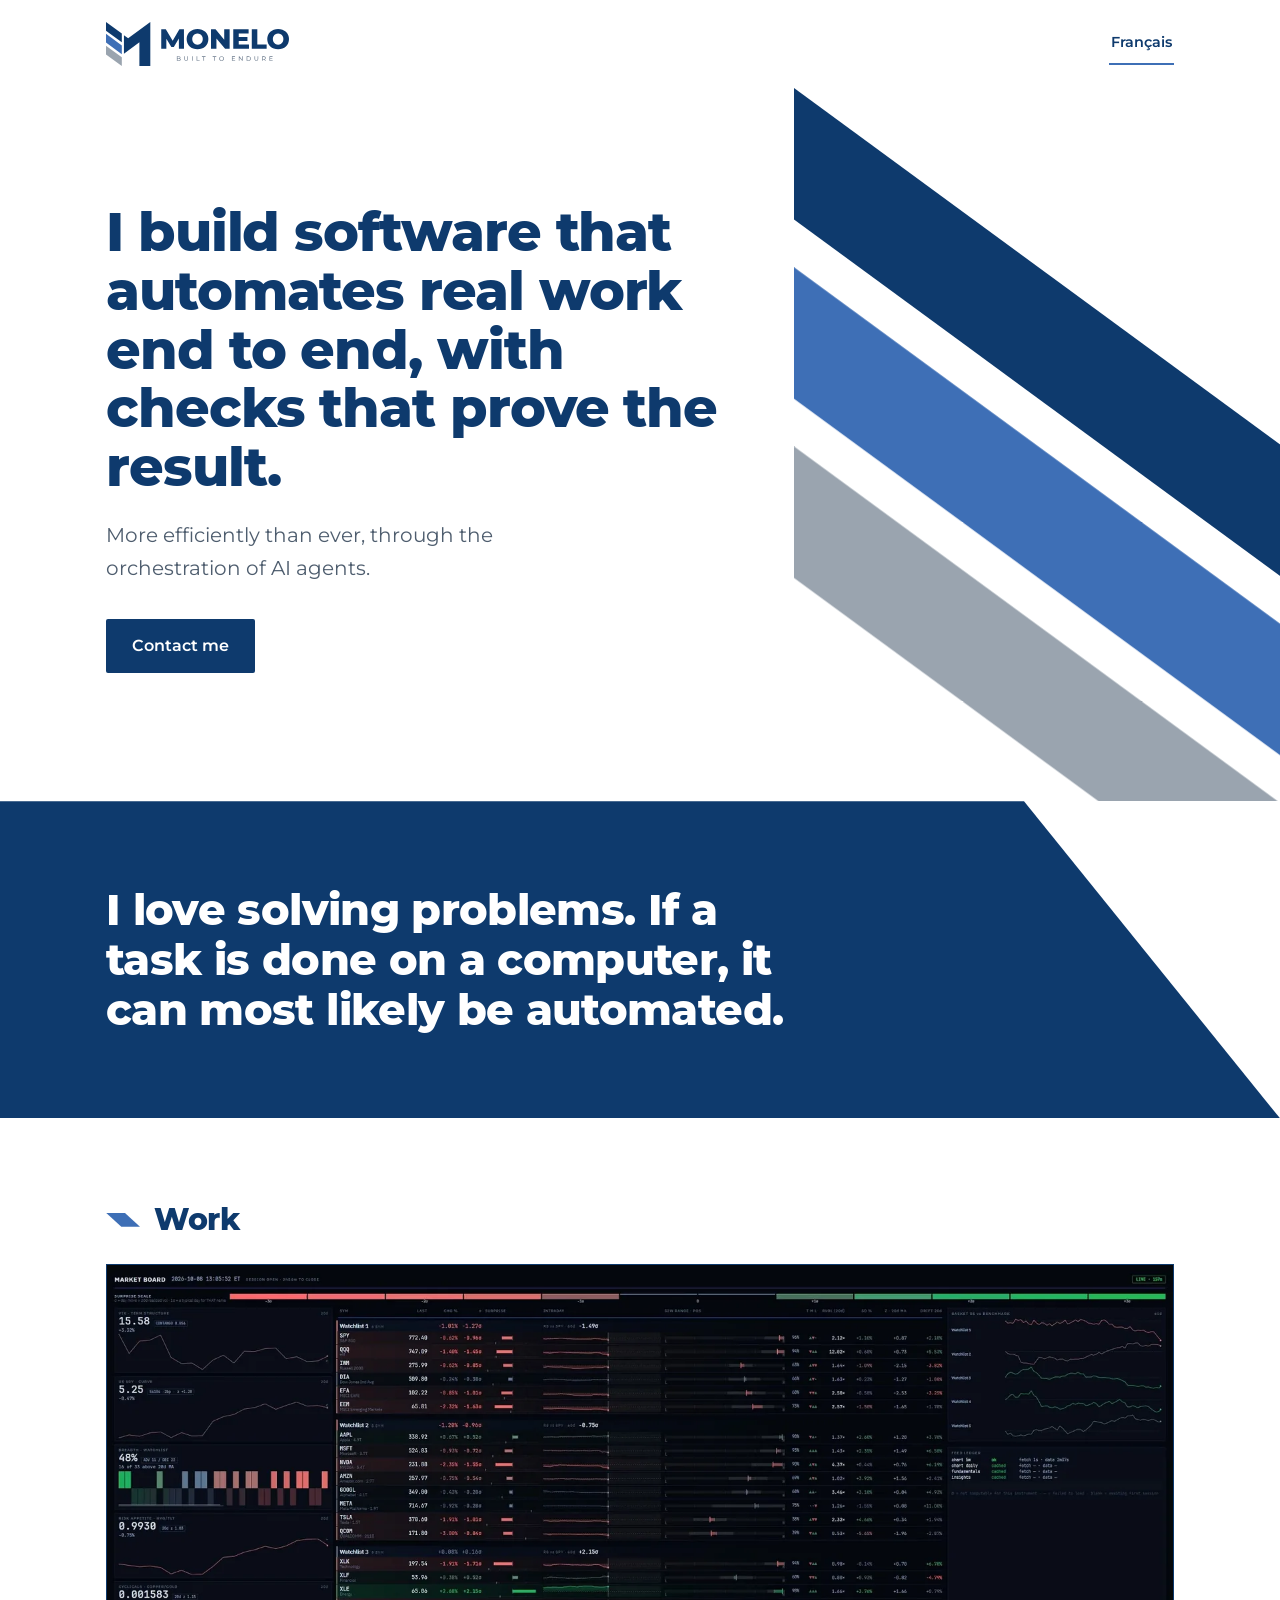
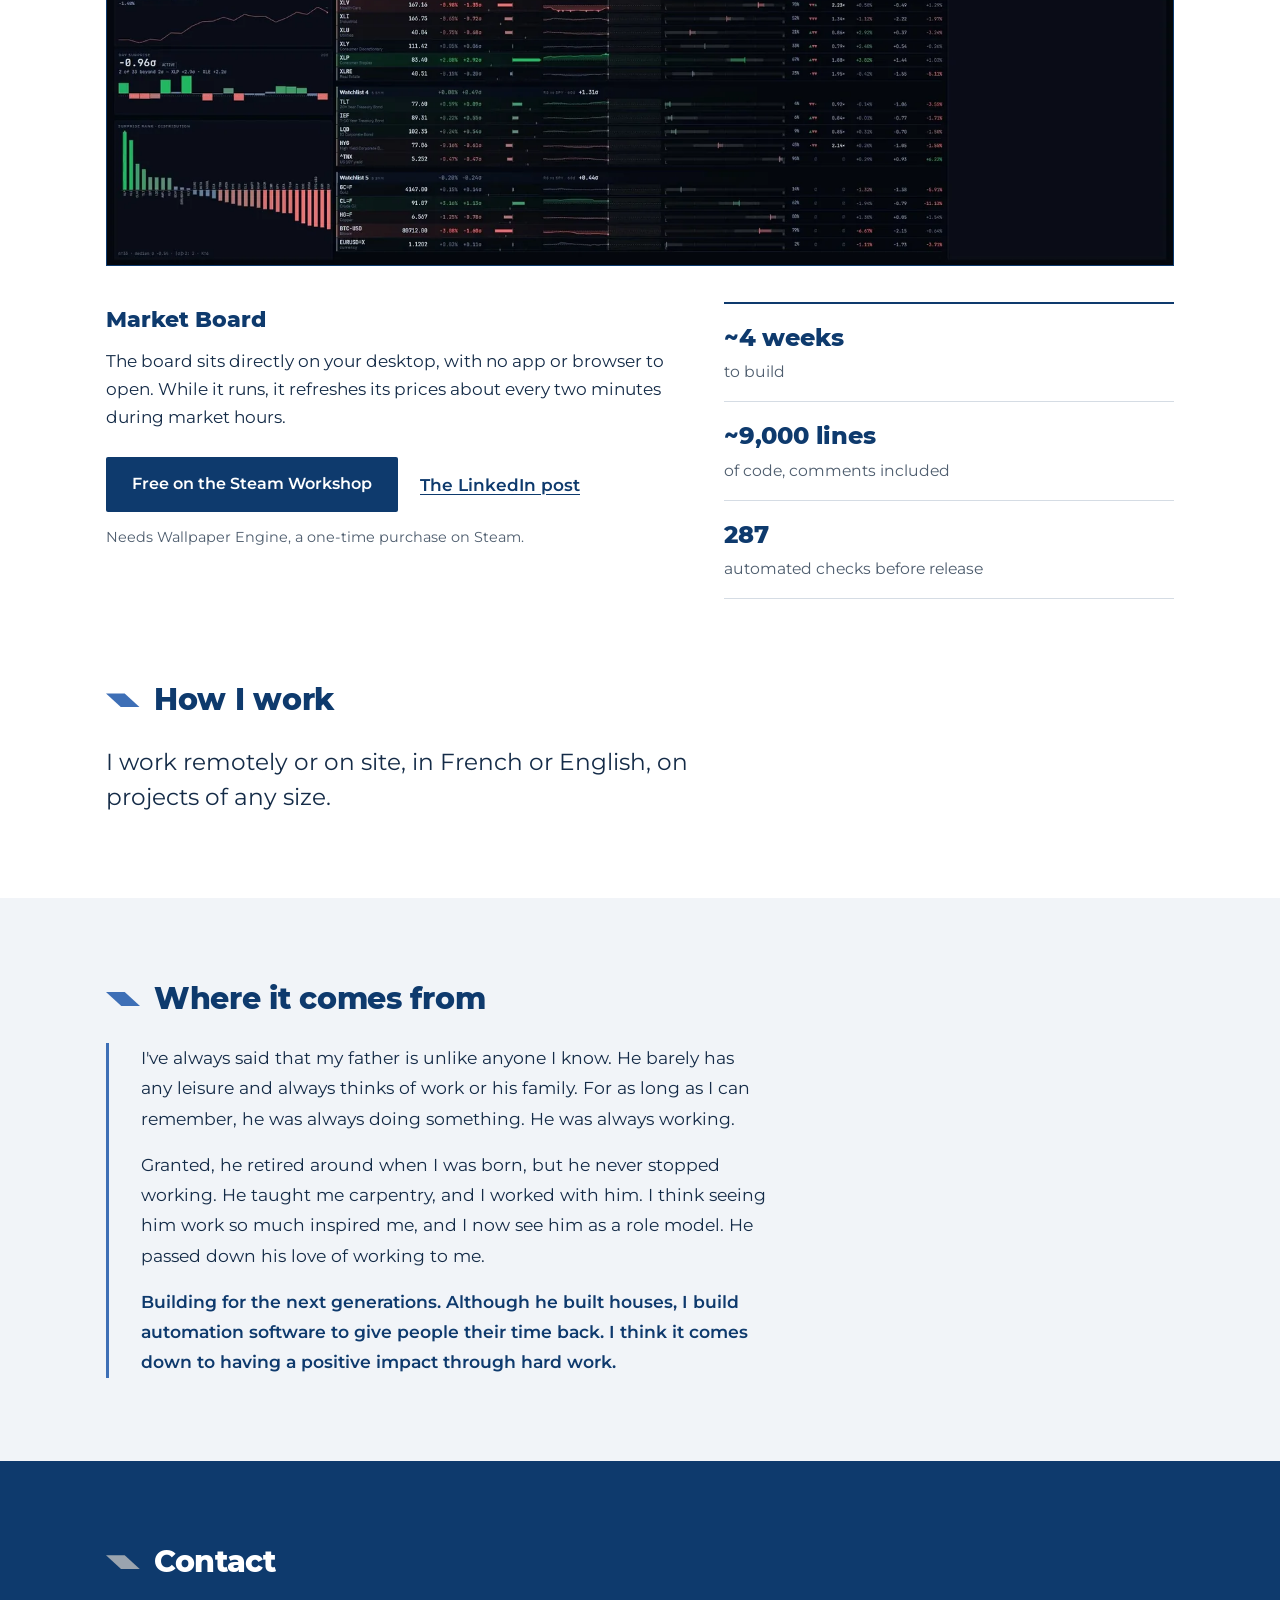
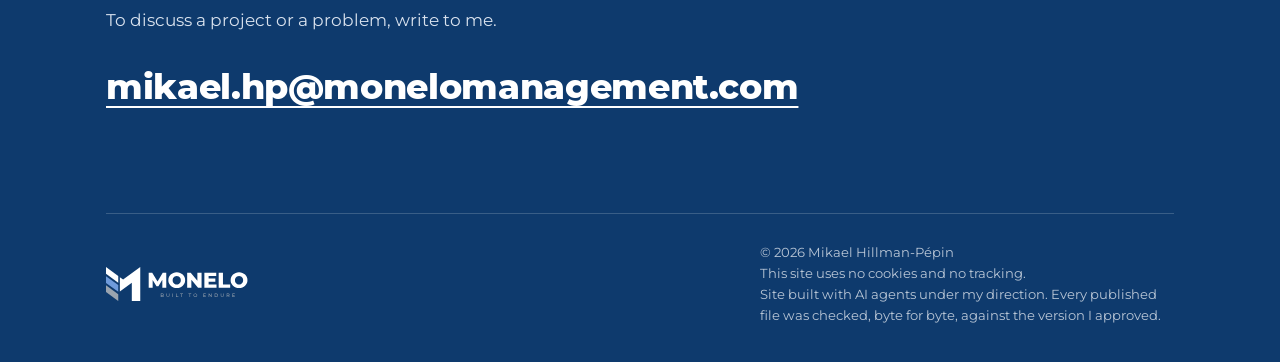
==== commit 4b08dda0: "Professional tone in French and English" ====
--- a/en/index.html
+++ b/en/index.html
@@ -31,7 +31,7 @@
         <h1>I build software that automates real work end to end, with checks that prove the result.</h1>
         <p class="sub">More efficiently than ever, through the orchestration of AI agents.</p>
         <div class="actions">
-          <a class="button" href="mailto:mikael.hp@monelomanagement.com">Write to me</a>
+          <a class="button" href="mailto:mikael.hp@monelomanagement.com">Contact me</a>
         </div>
       </div>
     </div>
@@ -39,7 +39,7 @@
 
   <div class="band">
     <div class="wrap">
-      <p>I love solving problems. Bring them to me. If it happens on a computer, it can probably be automated.</p>
+      <p>I love solving problems. If a task is done on a computer, it can most likely be automated.</p>
     </div>
   </div>
 
@@ -52,7 +52,7 @@
       <div class="work-grid">
         <div>
           <h3>Market Board</h3>
-          <p>Instead of having to open an app or a browser, the board is just there on your desktop, and while it's running it refreshes its prices about every 2 minutes during market hours.</p>
+          <p>The board sits directly on your desktop, with no app or browser to open. While it runs, it refreshes its prices about every two minutes during market hours.</p>
           <div class="links">
             <a class="button" href="https://steamcommunity.com/sharedfiles/filedetails/?id=3815397645">Free on the Steam Workshop</a>
             <a href="https://www.linkedin.com/feed/update/urn:li:activity:7514048655029387264/">The LinkedIn post</a>
@@ -71,7 +71,7 @@
   <section class="how" aria-labelledby="how-h">
     <div class="wrap">
       <h2 id="how-h">How I work</h2>
-      <p>I can work remotely or in person, in French or in English, on projects from small to large.</p>
+      <p>I work remotely or on site, in French or English, on projects of any size.</p>
     </div>
   </section>
 
@@ -79,7 +79,7 @@
     <div class="wrap">
       <h2 id="origin-h">Where it comes from</h2>
       <div class="origin-text">
-        <p>I've always said that my father is a different kind of beast. He barely has any leisure and always thinks of work or his family. For as long as I can remember, he was always doing something. He was always working.</p>
+        <p>I've always said that my father is unlike anyone I know. He barely has any leisure and always thinks of work or his family. For as long as I can remember, he was always doing something. He was always working.</p>
         <p>Granted, he retired around when I was born, but he never stopped working. He taught me carpentry, and I worked with him. I think seeing him work so much inspired me, and I now see him as a role model. He passed down his love of working to me.</p>
         <p>Building for the next generations. Although he built houses, I build automation software to give people their time back. I think it comes down to having a positive impact through hard work.</p>
       </div>
@@ -89,7 +89,7 @@
   <section class="contact" aria-labelledby="contact-h">
     <div class="wrap">
       <h2 id="contact-h">Contact</h2>
-      <p>Got a problem to solve? Write to me.</p>
+      <p>To discuss a project or a problem, write to me.</p>
       <a class="mail-big" href="mailto:mikael.hp@monelomanagement.com">mikael.hp@monelomanagement.com</a>
       <footer class="site-footer">
         <img src="/assets/logo/monelo-lockup-horizontal-reverse.svg" alt="Monelo, built to endure" width="178" height="34">
